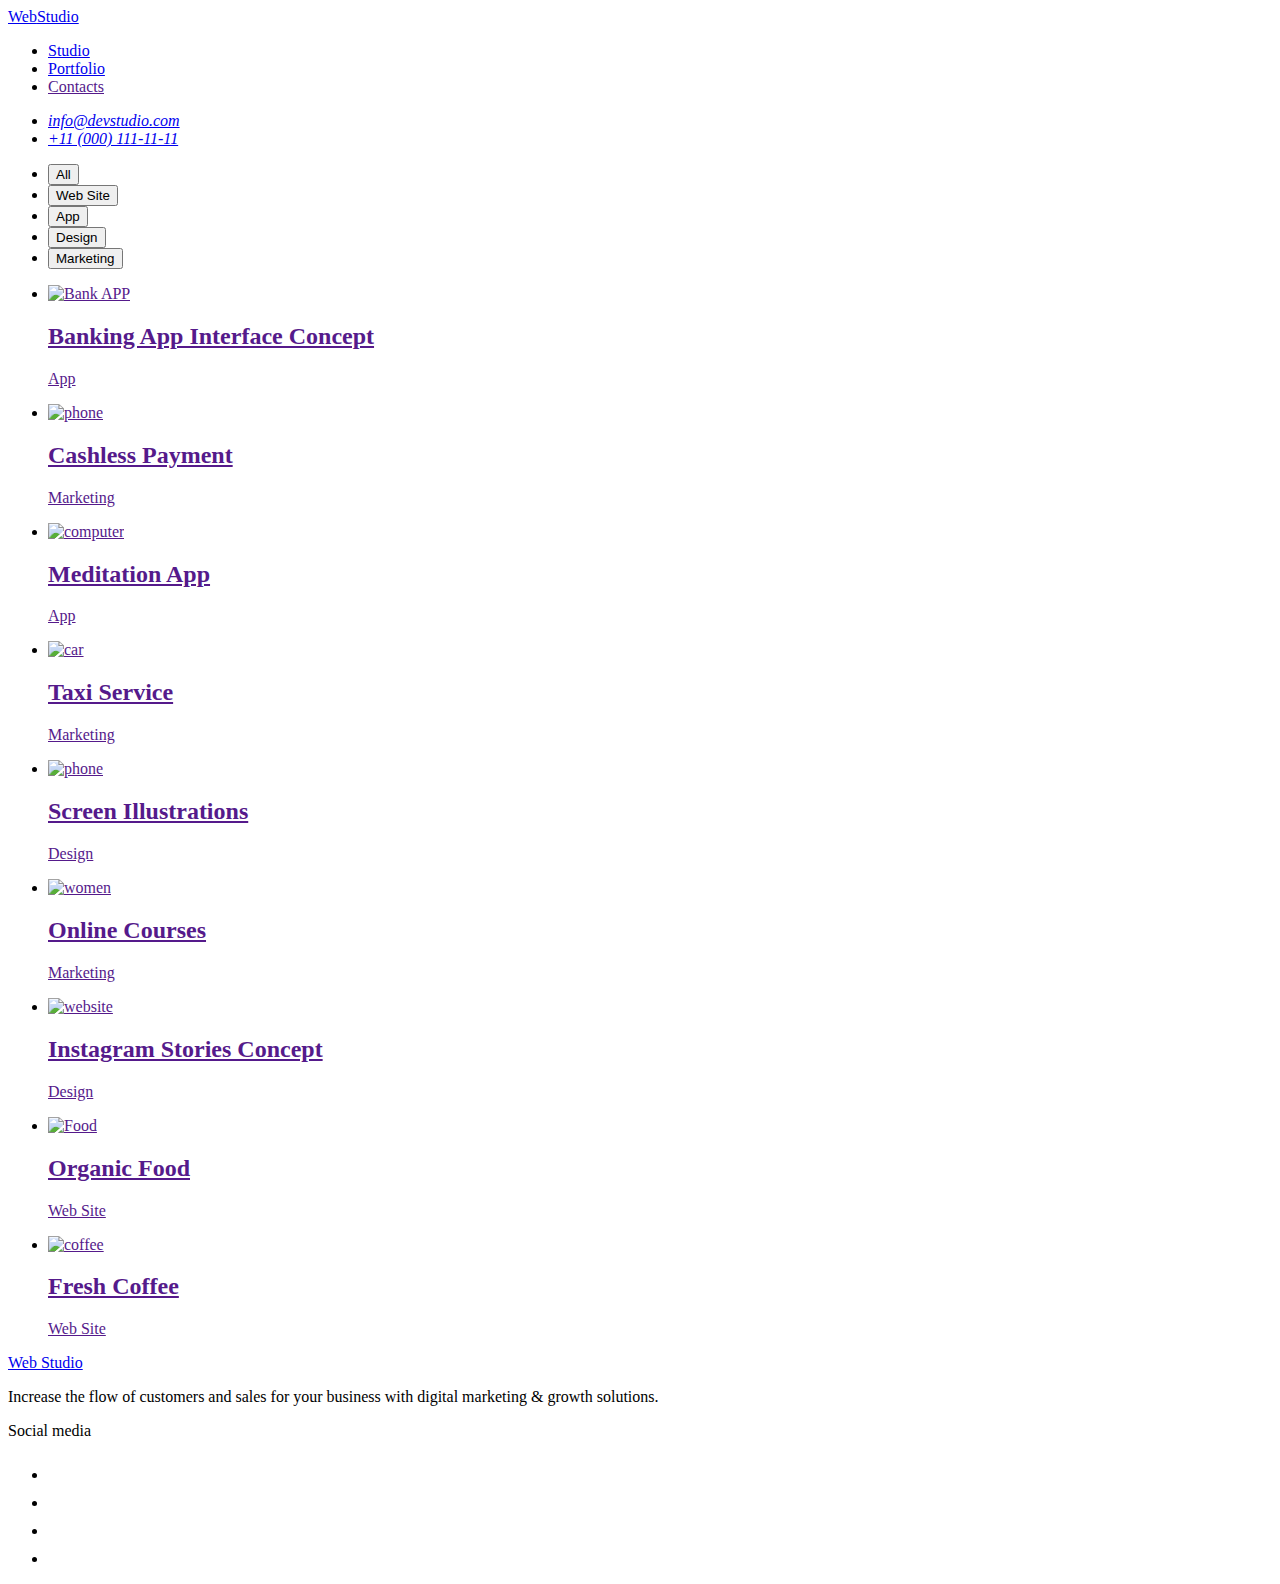
==== portfolio.html @ 9abfb178 "z" ====
<!DOCTYPE html>
<html lang="en">
  <head>
    <meta charset="UTF-8" />
    <meta http-equiv="X-UA-Compatible" content="IE=edge" />
    <meta name="viewport" content="width=device-width, initial-scale=1.0" />
    <title>Portfolio</title>



    <link rel="preconnect" href="https://fonts.googleapis.com" />
    <link rel="preconnect" href="https://fonts.gstatic.com" crossorigin />
    <link
      href="https://fonts.googleapis.com/css2?family=Raleway:wght@800&family=Roboto:wght@400;500;700&display=swap"
      rel="stylesheet"
    />
    <link rel="stylesheet" href="https://cdnjs.cloudflare.com/ajax/libs/modern-normalize/1.1.0/modern-normalize.min.css" integrity="sha512-wpPYUAdjBVSE4KJnH1VR1HeZfpl1ub8YT/NKx4PuQ5NmX2tKuGu6U/JRp5y+Y8XG2tV+wKQpNHVUX03MfMFn9Q==" crossorigin="anonymous" referrerpolicy="no-referrer" />
     <link rel="stylesheet" href="./css/styles.css" />
       
  </head>

  <body>
    <header class="header">
      <div class=" header-port">
        <nav class="header-nav">
  
          <a class="header-logo-web link" href="index.html"
            >Web<span class="header-logo">Studio</span></a
          >

          <ul class="header-list list">
            <li class="header-link link">
              <a href="./index.html" class="header-text link">Studio</a>
            </li>
            <li class="header-link link">
              <a href="./portfolio.html" class="header-text link">Portfolio</a>
            </li>
            <li class="header-link link">
              <a href="" class="header-text link">Contacts</a>
            </li>
          </ul>
        </nav>

        <address class="address-header-port list">
          <div class="contact-cont">
            <ul class="visit-list list">
              <li class="contact-link link">
                <a href="mailto:info@devstudio.com" class="header-adress link"
                  >info@devstudio.com</a
                >
              </li>
              <li class="contact-link link">
                <a href="tel:+110001111111" class="header-adress link">
                  +11 (000) 111-11-11</a
                >
              </li>
            </ul>
          </div>
        </address>
      </div>
    </header>
    <!-- 2 section -->
    <main class="main-port">
         <section class="btn-info-portfolio">
        <div class="container button">
           <h1 hidden class="photos-text-portfolio list">photos</h1>
          <div class="buton-portfolio">
           
            <ul class="portfolio-btn-list list">
              <li>
                <button type="button" class="btn-portfol-link link button">All</button>
              </li>
              <li>
                <button type="button" class="btn-portfol-link link">
                  Web Site
                </button>
              </li>
              <li>
                <button type="button" class="btn-portfol-link link">App</button>
              </li>
              <li>
                <button type="button" class="btn-portfol-link link">
                  Design
                </button>
              </li>
              <li>
                <button type="button" class="btn-portfol-link link">
                  Marketing
                </button>
              </li>
            </ul>
          </div>
            <!-- section 3-->

           <ul class="text-photo-list list">
            <li class="img-portfol-link link">
              <a class="portfolio-card link" href="">
                <img
                  class="img-portfol"
                  src="./images/portfoliopic1.jpg"
                  alt="Bank APP"
                />
                <div class="card-content">
                  <h2 class="portfol-text-item">
                    Banking App Interface Concept
                  </h2>
                  <p class="title-portfol-parag">App</p>
                </div></a
              >
            </li>

            <li class="img-portfol-link link">
              <a class="portfolio-card link" href="">
                <img
                  class="img-portfol"
                  src="./images/portfoliopic2.jpg"
                  alt="phone"
                />
                <div class="card-content">
                  <h2 class="portfol-text-item">Cashless Payment</h2>
                  <p class="title-portfol-parag">Marketing</p>
                </div></a
              >
            </li>

            <li class="img-portfol-link link">
              <a class="portfolio-card link" href="">
                <img
                  class="img-portfol"
                  src="./images/portfoliopic3.jpg"
                  alt="computer"
                />
                <div class="card-content">
                  <h2 class="portfol-text-item">Meditation App</h2>
                  <p class="title-portfol-parag">App</p>
                </div></a
              >
            </li>

            <li class="img-portfol-link link">
              <a class="portfolio-card link" href="">
                <img
                  class="img-portfol"
                  src="./images/portfoliopic4.jpg"
                  alt="car"
                />
                <div class="card-content">
                  <h2 class="portfol-text-item">Taxi Service</h2>
                  <p class="title-portfol-parag">Marketing</p>
                </div></a
              >
            </li>

            <li class="img-portfol-link link">
              <a class="portfolio-card link" href="">
                <img
                  class="img-portfol"
                  src="./images/portfoliopic5.jpg"
                  alt="phone"
                />
                <div class="card-content">
                  <h2 class="portfol-text-item">Screen Illustrations</h2>
                  <p class="title-portfol-parag">Design</p>
                </div></a
              >
            </li>

            <li class="img-portfol-link link">
              <a class="portfolio-card link" href="">
                <img
                  class="img-portfol"
                  src="./images/portfoliopic6.jpg"
                  alt="women"
                />
                <div class="card-content">
                  <h2 class="portfol-text-item">Online Courses</h2>
                  <p class="title-portfol-parag">Marketing</p>
                </div></a
              >
            </li>

            <li class="img-portfol-link link">
              <a class="portfolio-card link" href="">
                <img
                  class="img-portfol"
                  src="./images/portfoliоpic7.jpg"
                  alt="website"
                />
                <div class="card-content">
                  <h2 class="portfol-text-item">Instagram Stories Concept</h2>
                  <p class="title-portfol-parag">Design</p>
                </div></a
              >
            </li>

            <li class="img-portfol-link link">
              <a class="portfolio-card link" href="">
                <img
                  class="img-portfol"
                  src="./images/portfoliopic8.jpg"
                  alt="Food"
                />
                <div class="card-content">
                  <h2 class="portfol-text-item">Organic Food</h2>
                  <p class="title-portfol-parag">Web Site</p>
                </div></a
              >
            </li>

            <li class="img-portfol-link link">
              <a class="portfolio-card link" href="">
                <img
                  class="img-portfol"
                  src="./images/portfoliopic9.jpg"
                  alt="coffee"
                />
                <div class="card-content">
                  <h2 class="portfol-text-item">Fresh Coffee</h2>
                  <p class="title-portfol-parag">Web Site</p>
                </div></a
              >
            </li>
          </ul>
        </div>
        
    </main>
    <footer class="footer list">
      <div class="  container-fotter">
        <div class="logo-parag">
           <a class="footer-logo-web link" href="portfolio.html"
          >Web <span class="footer-logo link">Studio</span></a
        >
        <p class="footer-title link">
          Increase the flow of customers and sales for your business with
          digital marketing & growth solutions.
        </p>
        </div>
          <div class="cosial-container">
          <p class="soc-med-parag">Social media</p>
        <ul class="web-soc-list list">
          <li class="web-soc-item"><a href="" class="web-soc-link link">
            <svg width="24" height="24">
              <use href="./images/symbol-defs.svg#icon-instagram-2" class="wed-sosial-icon"></use>
            </svg>
          </a></li>
          <li class="web-soc-item"><a href="" class="web-soc-link link">
            <svg width="24" height="24">
              <use href="./images/symbol-defs.svg#icon-twitter-1">

              </use>
          </svg>
          </a></li>
          <li class="web-soc-item"><a href="" class="web-soc-link link">
             <svg width="24" height="24">
              <use href="./images/symbol-defs.svg#icon-facebook-1">

              </use>
          </svg>
          </a></li>
          <li class="web-soc-item"><a href="" class="web-soc-link link">
             <svg width="24" height="24">
              <use href="./images/symbol-defs.svg#icon-linkedin-1">

              </use>
          </svg>
          </a></li>
        </ul>
        </div>
      </div>
 
    </footer>
  </body>
</html>
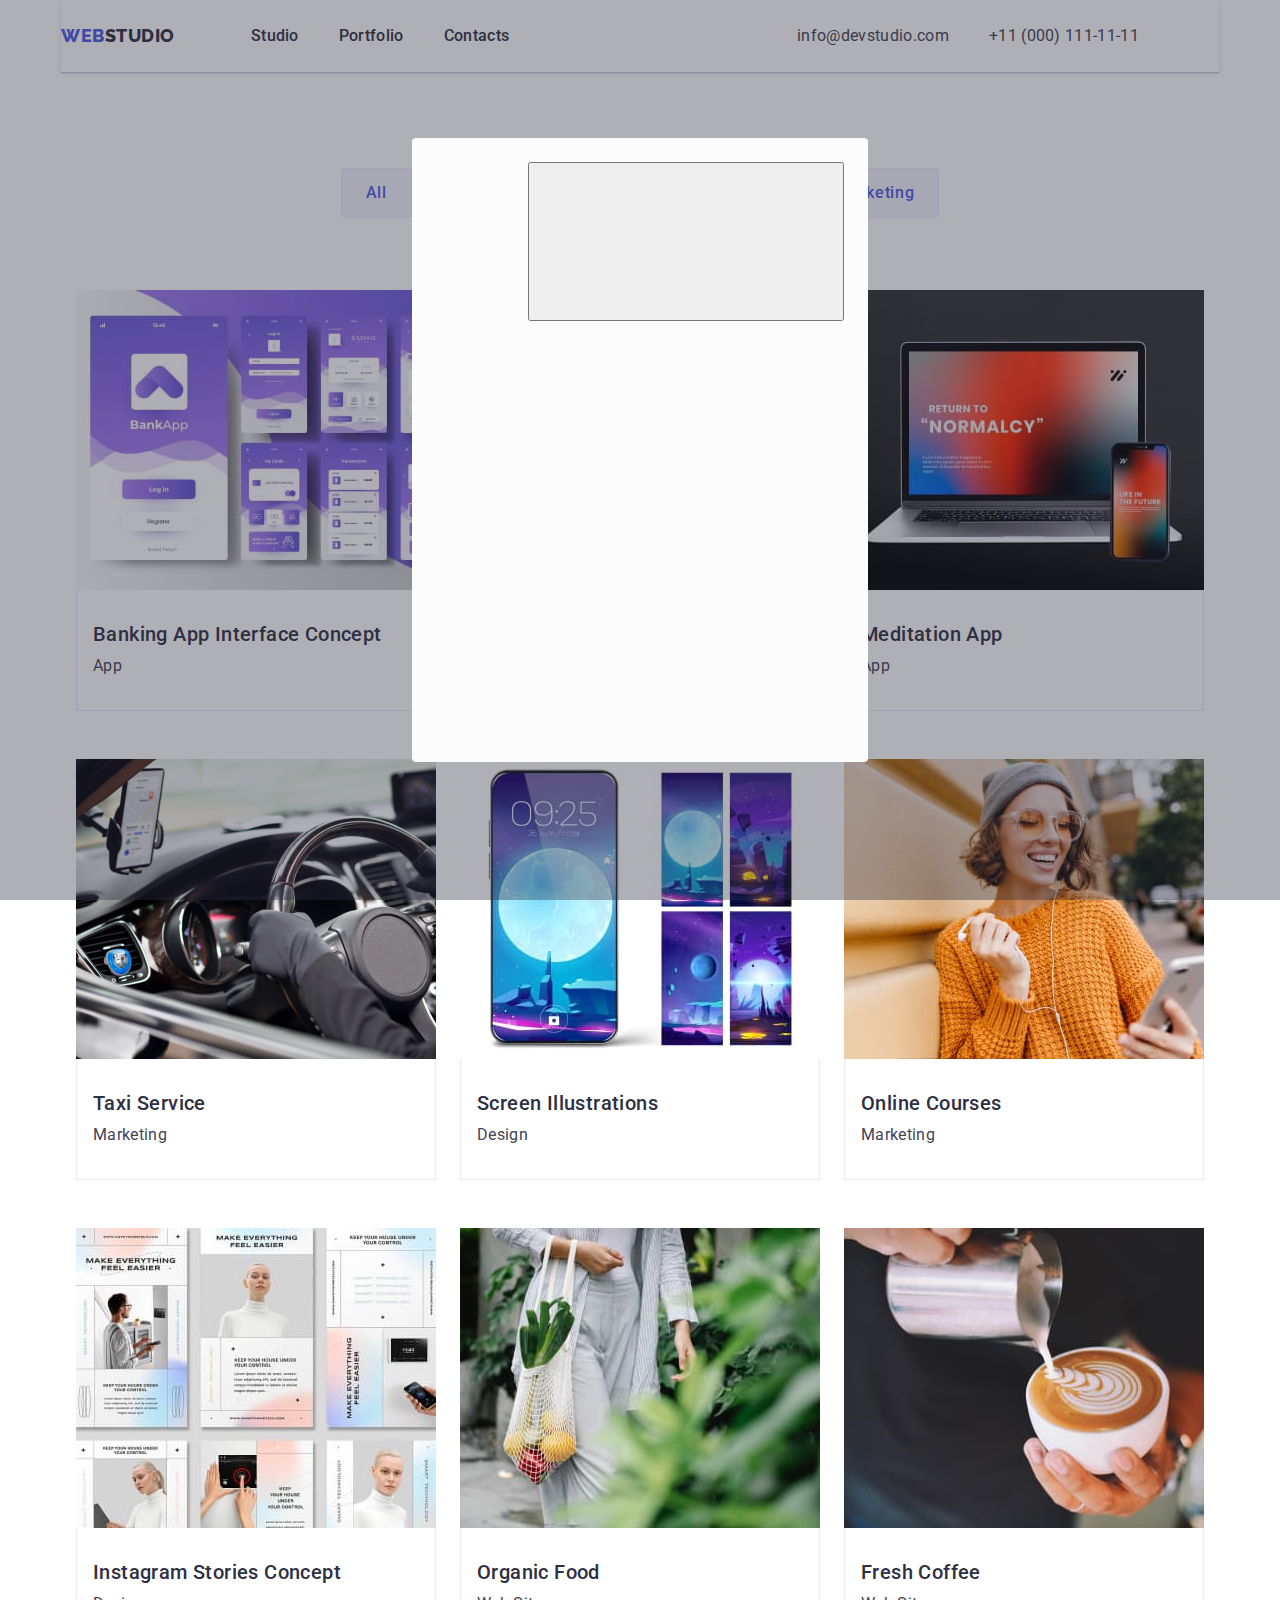
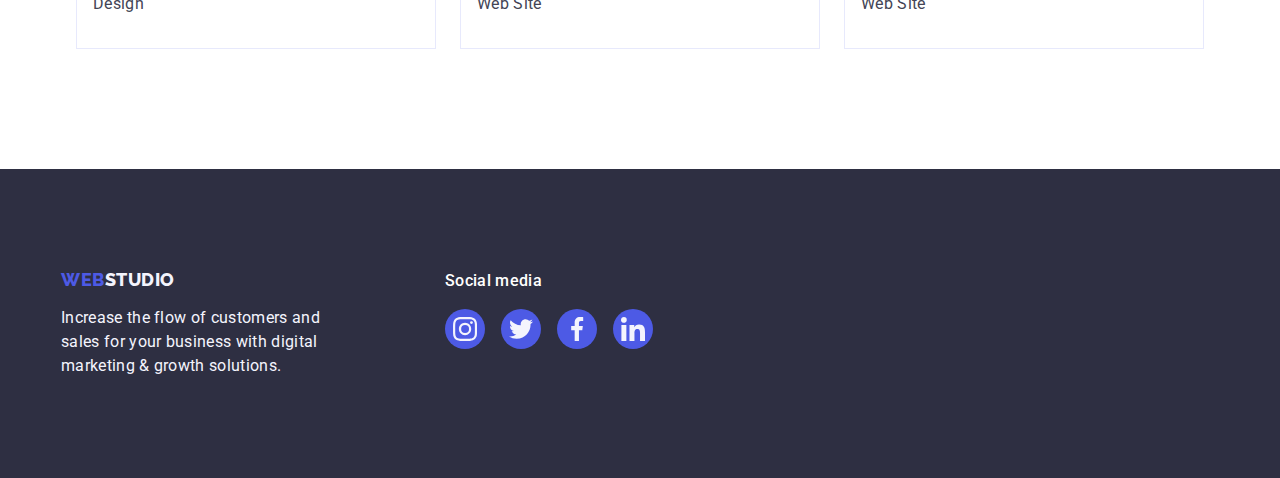
==== commit dae1b63c: "changrs" ====
--- a/portfolio.html
+++ b/portfolio.html
@@ -95,11 +95,16 @@
            <ul class="text-photo-list list">
             <li class="img-portfol-link link">
               <a class="portfolio-card link" href="">
+               <div class="card-content-soc">
                 <img
                   class="img-portfol"
                   src="./images/portfoliopic1.jpg"
                   alt="Bank APP"
                 />
+                <p class="card-text">14 Stylish and User-Friendly App Design Concepts · 
+                  Task Manager App · Calorie Tracker App · Exotic Fruit Ecommerce App ·
+                   Cloud Storage App</p>
+               </div> 
                 <div class="card-content">
                   <h2 class="portfol-text-item">
                     Banking App Interface Concept
@@ -111,11 +116,16 @@
 
             <li class="img-portfol-link link">
               <a class="portfolio-card link" href="">
-                <img
+                <div  class="card-content-soc">
+                  <img
                   class="img-portfol"
                   src="./images/portfoliopic2.jpg"
                   alt="phone"
                 />
+                 <p class="card-text">14 Stylish and User-Friendly App Design Concepts 
+                  · Task Manager App · Calorie Tracker App · Exotic Fruit Ecommerce App 
+                  · Cloud Storage App</p>
+                </div>
                 <div class="card-content">
                   <h2 class="portfol-text-item">Cashless Payment</h2>
                   <p class="title-portfol-parag">Marketing</p>
@@ -125,11 +135,17 @@
 
             <li class="img-portfol-link link">
               <a class="portfolio-card link" href="">
-                <img
+                
+                <div  class="card-content-soc"> 
+                  <img
                   class="img-portfol"
                   src="./images/portfoliopic3.jpg"
                   alt="computer"
                 />
+                 <p class="card-text">14 Stylish and User-Friendly App Design Concepts
+                   · Task Manager App · Calorie Tracker App · Exotic Fruit Ecommerce App
+                    · Cloud Storage App</p>
+                </div>
                 <div class="card-content">
                   <h2 class="portfol-text-item">Meditation App</h2>
                   <p class="title-portfol-parag">App</p>
@@ -139,11 +155,16 @@
 
             <li class="img-portfol-link link">
               <a class="portfolio-card link" href="">
+               <div class="card-content-soc">
                 <img
                   class="img-portfol"
                   src="./images/portfoliopic4.jpg"
                   alt="car"
                 />
+                 <p class="card-text">14 Stylish and User-Friendly App Design Concepts 
+                  · Task Manager App · Calorie Tracker App · Exotic Fruit Ecommerce App 
+                  · Cloud Storage App</p>
+               </div>
                 <div class="card-content">
                   <h2 class="portfol-text-item">Taxi Service</h2>
                   <p class="title-portfol-parag">Marketing</p>
@@ -153,11 +174,15 @@
 
             <li class="img-portfol-link link">
               <a class="portfolio-card link" href="">
-                <img
+                 <div  class="card-content-soc">
+                  <img
                   class="img-portfol"
                   src="./images/portfoliopic5.jpg"
                   alt="phone"
                 />
+                 <p class="card-text">14 Stylish and User-Friendly App Design Concepts 
+                  · Task Manager App · Calorie Tracker App · Exotic Fruit Ecommerce App 
+                  · Cloud Storage App</p> </div> 
                 <div class="card-content">
                   <h2 class="portfol-text-item">Screen Illustrations</h2>
                   <p class="title-portfol-parag">Design</p>
@@ -167,11 +192,17 @@
 
             <li class="img-portfol-link link">
               <a class="portfolio-card link" href="">
-                <img
+                  <div  class="card-content-soc">
+                    <img
                   class="img-portfol"
                   src="./images/portfoliopic6.jpg"
                   alt="women"
                 />
+                 <p class="card-text">14 Stylish and User-Friendly App Design Concepts 
+                  · Task Manager App · Calorie Tracker App · Exotic Fruit Ecommerce App 
+                  · Cloud Storage App</p>
+                  </div>
+                
                 <div class="card-content">
                   <h2 class="portfol-text-item">Online Courses</h2>
                   <p class="title-portfol-parag">Marketing</p>
@@ -181,11 +212,17 @@
 
             <li class="img-portfol-link link">
               <a class="portfolio-card link" href="">
-                <img
+               <div  class="card-content-soc">
+                 <img
                   class="img-portfol"
                   src="./images/portfoliоpic7.jpg"
                   alt="website"
                 />
+                 <p class="card-text">14 Stylish and User-Friendly App Design Concepts 
+                  · Task Manager App · Calorie Tracker App · Exotic Fruit Ecommerce App
+                   · Cloud Storage App</p>
+               </div> 
+               
                 <div class="card-content">
                   <h2 class="portfol-text-item">Instagram Stories Concept</h2>
                   <p class="title-portfol-parag">Design</p>
@@ -195,11 +232,17 @@
 
             <li class="img-portfol-link link">
               <a class="portfolio-card link" href="">
+               <div  class="card-content-soc">
                 <img
                   class="img-portfol"
                   src="./images/portfoliopic8.jpg"
                   alt="Food"
                 />
+                 <p class="card-text">14 Stylish and User-Friendly App Design Concepts 
+                  · Task Manager App · Calorie Tracker App · Exotic Fruit Ecommerce App
+                   · Cloud Storage App</p>
+               </div>
+                
                 <div class="card-content">
                   <h2 class="portfol-text-item">Organic Food</h2>
                   <p class="title-portfol-parag">Web Site</p>
@@ -209,11 +252,17 @@
 
             <li class="img-portfol-link link">
               <a class="portfolio-card link" href="">
-                <img
+                <div  class="card-content-soc">
+                  <img
                   class="img-portfol"
                   src="./images/portfoliopic9.jpg"
                   alt="coffee"
                 />
+                 <p class="card-text">14 Stylish and User-Friendly App Design Concepts 
+                  · Task Manager App · Calorie Tracker App · Exotic Fruit Ecommerce App 
+                  · Cloud Storage App</p>
+                </div>
+                
                 <div class="card-content">
                   <h2 class="portfol-text-item">Fresh Coffee</h2>
                   <p class="title-portfol-parag">Web Site</p>
@@ -225,6 +274,12 @@
         
     </main>
     <footer class="footer list">
+      <div class="backdrop">
+        <div class="modal">
+          <button type="button" class="modal-close"><svg><use href="./images/black-hop.svg">
+          </use></svg></button>
+        </div>
+      </div>
       <div class="  container-fotter">
         <div class="logo-parag">
            <a class="footer-logo-web link" href="portfolio.html"
@@ -269,5 +324,6 @@
       </div>
  
     </footer>
+    <script src="./js/modal.js"></script>
   </body>
 </html>
--- a/css/styles.css
+++ b/css/styles.css
@@ -0,0 +1,819 @@
+:root {
+  --title-main-color: #2e2f42;
+  --title-btn-color: #4d5ae5;
+  --second-btn-color: #404bbf;
+  --gap: 24px;
+  --transition-duration: 250ms linear;
+  --tra: 250ms cubic-bezier(0.4, 0, 0.2, 1);
+}
+
+p,
+h1,
+h2,
+h3 {
+  margin: 0;
+}
+ul {
+  padding-left: 0%;
+  margin: 0;
+}
+
+button {
+  cursor: pointer;
+}
+
+address {
+  font-style: normal;
+}
+
+body {
+  font-family: "Roboto", sans-serif;
+  color: #434455;
+  background-color: #ffffff;
+}
+
+img {
+  display: block;
+}
+
+.link {
+  text-decoration: none;
+}
+.list {
+  list-style: none;
+}
+
+.container {
+  max-width: 1158px;
+  padding-left: 15px;
+  padding-right: 15px;
+  margin: 0 auto;
+  /* outline: 4px solid red; */
+}
+.section {
+  padding-top: 120px;
+  padding-bottom: 120px;
+}
+
+/**-------------------------HEADER Potfolio --------------------------*/
+.header {
+}
+.header-logo {
+  font-family: "Raleway", sans-serif;
+  font-weight: 800;
+  font-size: 18px;
+  line-height: 1.17;
+  letter-spacing: 0.03em;
+  text-transform: uppercase;
+  color: var(--title-main-color);
+}
+.header-logo-web {
+  font-family: "Raleway", sans-serif;
+  font-weight: 800;
+  font-size: 18px;
+  line-height: 1.17;
+  letter-spacing: 0.03em;
+  text-transform: uppercase;
+  color: #4d5ae5;
+
+  /* padding-left: 156px; */
+}
+.contact-web {
+  /* padding-right: 156px; */
+}
+.header-logo {
+  margin-right: 76px;
+  margin-top: 25.5px;
+  margin-bottom: 25.5px;
+}
+.header-list {
+  display: flex;
+  gap: 40px;
+}
+
+.header-adress-list {
+}
+
+address {
+  font-style: normal;
+}
+
+.header-nav {
+  display: flex;
+  align-items: center;
+  margin-right: auto;
+}
+
+.header-port {
+  display: flex;
+  align-items: center;
+  padding-top: var(--gap);
+  padding-bottom: var(--gap);
+  margin-left: auto;
+  margin-right: auto;
+  width: 1158px;
+  box-shadow: 0px 2px 1px rgba(46, 47, 66, 0.08),
+    0px 1px 1px rgba(46, 47, 66, 0.16), 0px 1px 6px rgba(46, 47, 66, 0.08);
+}
+.visit-list {
+  display: flex;
+}
+
+.header-text {
+  font-weight: 500;
+  font-size: 16px;
+  line-height: 1.5;
+  letter-spacing: 0.02em;
+  color: var(--title-main-color);
+  font-style: normal;
+  transition: transform var(--tra), border-radius var(--tra);
+}
+.header-text:is(:hover, :focus) {
+  color: #404bbf;
+}
+.header-link {
+  transition: transform var(--tra), border-radius var(--tra);
+}
+
+.header-link:is(:hover, :focus) {
+  color: #404bbf;
+}
+
+.address-header-port {
+  margin-right: 40px;
+}
+
+.contactw-link {
+}
+.address-list {
+  font-style: normal;
+}
+.visit-list {
+  display: flex;
+}
+.contact-link {
+}
+
+.header-adress {
+  font-size: 16px;
+  font-style: normal;
+  line-height: 1.5;
+  letter-spacing: 0.02em;
+  color: #434455;
+  transition: transform var(--tra), border-radius var(--tra);
+}
+.header-adress:is(:hover, :focus) {
+  color: #404bbf;
+}
+
+/**-------------------------BTN portfolio--------------------------*/
+
+.main-port {
+}
+.btn-info-portfolio {
+  padding-top: 96px;
+  padding-bottom: 120px;
+}
+.buton-portfolio {
+  align-items: center;
+}
+
+.btn-info-portfolio {
+}
+
+.photos-text-portfolio {
+}
+.text-btn-info {
+}
+.btn-list {
+}
+
+.portfolio-btn-list {
+  display: flex;
+  justify-content: center;
+  gap: var(--gap);
+}
+
+.btn-portfol-link {
+  font-family: "Roboto", sans-serif;
+  font-style: normal;
+  font-weight: 500;
+  font-size: 16px;
+  line-height: 1.5;
+  align-items: center;
+  text-align: center;
+  letter-spacing: 0.04em;
+  color: #4d5ae5;
+  cursor: pointer;
+  background: #f4f4fd;
+  display: flex;
+  flex-direction: row;
+  align-items: flex-start;
+  padding: 12px 24px;
+  flex: none;
+  order: 0;
+  flex-grow: 0;
+  border: 1px solid #e7e9fc;
+  border-radius: 4px;
+  transition: transform var(--tra), border-radius var(--tra);
+}
+.button {
+}
+.btn-portfol-link:is(:hover, :focus) {
+  color: #ffffff;
+  background: #404bbf;
+}
+/**-----------------------PHOTO WITH TEXT Portfolio--------------------------*/
+
+.card-content {
+  border-left: 1px solid #e7e9fc;
+  border-right: 1px solid #e7e9fc;
+  border-bottom: 1px solid #e7e9fc;
+  padding-bottom: 32px;
+  padding-top: 32px;
+  padding-left: 16px;
+}
+.photo-port {
+  display: flex;
+  width: 1128px;
+}
+.text-photo-list {
+  display: flex;
+  flex-wrap: wrap;
+  column-gap: var(--gap);
+  row-gap: calc(var(--gap) * 2);
+  margin-top: 72px;
+  justify-content: center;
+}
+
+.img-portfol-link {
+  background: #ffffff;
+}
+
+.img-portfol-link:is(:hover, :focus) {
+  box-shadow: 0px 1px 6px rgba(46, 47, 66, 0.08),
+    0px 1px 1px rgba(46, 47, 66, 0.16), 0px 2px 1px rgba(46, 47, 66, 0.08);
+  width: 360;
+}
+.img-portfol-link:hover .card-text {
+  transform: translateY(0);
+}
+.card-content-soc {
+  position: relative;
+  overflow: hidden;
+}
+.card-text {
+  position: absolute;
+  top: 0;
+  font-size: 16px;
+  padding: 40px;
+  line-height: 24px;
+  letter-spacing: 0.02em;
+  font-weight: 400;
+  color: #f4f4fd;
+  background: #4d5ae5;
+  height: 100%;
+  transform: translateY(100%);
+  transition: transform 300ms linear;
+}
+
+.portfolio-card {
+  color: #4d5ae5;
+  background-color: #f4f4fd;
+}
+
+.img-portfol {
+  background: url(6418424.jpg);
+}
+
+.portfol-text-item {
+  font-family: "Roboto";
+  font-style: normal;
+  font-weight: 500;
+  font-size: 20px;
+  line-height: 1.2;
+  letter-spacing: 0.02em;
+  color: var(--title-main-color);
+  margin-bottom: 8px;
+}
+.title-portfol-parag {
+  font-size: 16px;
+  line-height: 1.5;
+  letter-spacing: 0.02em;
+  color: #434455;
+}
+
+/**------------Header Web-site--------------------*/
+.header-web {
+}
+body {
+  margin: 0%;
+}
+
+.headerw-logo {
+  font-family: "Raleway", sans-serif;
+  font-weight: 800;
+  font-size: 18px;
+  line-height: 1.17;
+  letter-spacing: 0.03em;
+  text-transform: uppercase;
+  color: var(--title-main-color);
+}
+.header-logo-webw {
+  font-family: "Raleway", sans-serif;
+  font-weight: 800;
+  font-size: 18px;
+  line-height: 1.17;
+  letter-spacing: 0.03em;
+  text-transform: uppercase;
+  color: #4d5ae5;
+  /* padding-left: 156px; */
+}
+.headerw-logo {
+  margin-right: 76px;
+  margin-top: 25.5px;
+  margin-bottom: 25.5px;
+}
+.header-logo-webw {
+}
+.headerw-list {
+  display: flex;
+  gap: 40px;
+}
+.headerw-adress-list {
+  font-style: normal;
+}
+.headerw-adress-list {
+}
+.headerw-nav {
+  display: flex;
+  align-items: center;
+  margin-right: auto;
+}
+.headerw-container {
+  display: flex;
+  align-items: center;
+  padding-top: 24px;
+  padding-bottom: 24px;
+  margin-left: auto;
+  margin-right: auto;
+  width: 1158px;
+  box-shadow: 0px 2px 1px rgba(46, 47, 66, 0.08),
+    0px 1px 1px rgba(46, 47, 66, 0.16), 0px 1px 6px rgba(46, 47, 66, 0.08);
+}
+.visitw-list {
+  display: flex;
+}
+.headerw-address-list {
+}
+
+.headerw-adress-list {
+  font-style: normal;
+}
+
+.headerw-text {
+  font-weight: 500;
+  font-size: 16px;
+  line-height: 1.5;
+  letter-spacing: 0.02em;
+  color: var(--title-main-color);
+  transition: transform var(--tra), border-radius var(--tra);
+}
+.headerw-text:is(:hover, :focus) {
+  color: #404bbf;
+}
+.headerw-link {
+}
+
+.headerw-link {
+}
+
+.headerw-address-list {
+}
+.visitw-list {
+}
+.contactw-link {
+}
+
+.contact-cont {
+}
+
+.headerw-adress {
+  font-size: 16px;
+  font-style: normal;
+  line-height: 1.5;
+  letter-spacing: 0.02em;
+  color: #434455;
+  transition: transform var(--tra), border-radius var(--tra);
+}
+
+.header-adress {
+  margin-right: 40px;
+}
+
+.headerw-adress:is(:hover, :focus) {
+  color: #404bbf;
+}
+/**------------------------Efective --------------------------*/
+
+.hero-section-web {
+  background: var(--title-main-color);
+  background-image: linear-gradient(
+      rgba(46, 47, 66, 0.7),
+      rgba(46, 47, 66, 0.7)
+    ),
+    url(../images/people-office\ 1.jpg);
+  background-repeat: no-repeat;
+  background-position: center;
+  background-size: cover;
+  max-width: 1440px;
+  margin: 0 auto;
+}
+
+.info-container-web {
+  flex-grow: 1;
+  padding-top: 188px;
+  padding-bottom: 188px;
+  margin: 0% auto;
+  /* outline: 4px solid red; */
+}
+
+.text-hero-web {
+  font-weight: 700;
+  font-size: 56px;
+  line-height: 1.07;
+  text-align: center;
+  letter-spacing: 0.02em;
+  color: #ffffff;
+
+  margin-bottom: 48px;
+}
+
+.btn-hero-web {
+  font-family: "Roboto", sans-serif;
+  font-weight: 500;
+  font-size: 16px;
+  line-height: 1.5;
+  letter-spacing: 0.04em;
+  color: #ffffff;
+  background: var(--title-btn-color);
+  cursor: pointer;
+  transition: transform var(--tra), border-radius var(--tra);
+  display: flex;
+  flex-direction: row;
+  align-items: flex-start;
+  padding: 16px 32px;
+  gap: 10px;
+  margin: 0% auto;
+  box-shadow: 0px 4px 4px rgba(0, 0, 0, 0.15);
+  border-radius: 4px;
+  border: none;
+}
+
+.btn-hero-web:is(:hover, :focus) {
+  background: var(--second-btn-color);
+}
+
+/**------------------------section information--------------------------*/
+.backcolor-index {
+}
+.features-web-section {
+  padding-top: 120px;
+}
+.text-web-features {
+}
+.features-list-web {
+  list-style: none;
+  display: flex;
+  gap: 24px;
+  justify-content: center;
+}
+.link-info-web {
+  /* border: 2px solid #4d5ae5; */
+}
+.link-info-web {
+}
+.text-web-info {
+  font-weight: 500;
+  font-size: 20px;
+  line-height: 1.2;
+  letter-spacing: 0.02em;
+  color: var(--title-main-color);
+  margin-bottom: 8px;
+}
+.title-web-parag {
+  font-size: 16px;
+  line-height: 1.5;
+  letter-spacing: 0.02em;
+  color: #434455;
+  order: 1;
+  flex-grow: 0;
+  width: 264px;
+  height: 72px;
+}
+.text-web-container {
+  margin-bottom: 8px;
+}
+.text-soc-list {
+  display: flex;
+  justify-content: center;
+  gap: 24px;
+}
+.features {
+  padding-bottom: 120px;
+}
+.text-soc-item {
+  width: 264px;
+  height: 112px;
+}
+
+.text-soc-link {
+  width: 100%;
+  height: 100%;
+  display: flex;
+  align-items: center;
+  justify-content: center;
+  background: #f4f4fd;
+  border-radius: 4px;
+  margin-bottom: 8px;
+}
+/**-------------------section  what are we doing-------------------------*/
+.about-webs-section {
+}
+.web-what-doing {
+  padding-top: 120px;
+}
+.what-index {
+  width: min-content;
+}
+.webs-photo-link {
+  width: calc((100% - 60px) / 3);
+}
+.webs-photo-list {
+  display: flex;
+  gap: 24px;
+  justify-content: center;
+  padding-bottom: 120px;
+}
+.photo-doing-web {
+  margin-bottom: 72px;
+}
+.img-what-do {
+}
+.photo-doing-web {
+  font-weight: 700;
+  font-size: 36px;
+  line-height: 1.11;
+  text-align: center;
+  letter-spacing: 0.02em;
+  text-transform: capitalize;
+  color: var(--title-main-color);
+  list-style: none;
+}
+/**----------------------section our team ----------------------*/
+
+.about-webs-section {
+  background: #f4f4fd;
+  padding-top: 120px;
+  padding-bottom: 120px;
+}
+
+.photo-team {
+  width: min-content;
+}
+
+.container-people {
+  padding-top: 32px;
+}
+
+.webs-text-team {
+  font-weight: 700;
+  font-size: 36px;
+  line-height: 1.11;
+  text-align: center;
+  letter-spacing: 0.02em;
+  text-transform: capitalize;
+  color: var(--title-main-color);
+  list-style: none;
+  margin-bottom: 72px;
+}
+
+.webst-team-list {
+  display: flex;
+  gap: 24px;
+  justify-content: center;
+}
+
+.webst-link-team {
+  background: #ffffff;
+  justify-content: center;
+}
+.img-web {
+}
+
+.webst-team-list {
+}
+.webst-link-team {
+  background: #ffffff;
+}
+.people-web-team {
+  font-weight: 500;
+  font-size: 20px;
+  line-height: 1.2;
+  letter-spacing: 0.02em;
+  color: var(--title-main-color);
+  margin-bottom: 8px;
+  text-align: center;
+}
+.title-webs-team {
+  font-size: 16px;
+  line-height: 1.5;
+  letter-spacing: 0.02em;
+  color: #434455;
+  text-align: center;
+}
+.customer-section {
+}
+.custor {
+  font-weight: 700;
+  font-size: 36px;
+  line-height: 1.11px;
+  text-align: center;
+  letter-spacing: 0.02em;
+  padding-top: 120px;
+  padding-bottom: 72px;
+}
+.custo-container {
+  padding-bottom: 120px;
+}
+
+.custo-list {
+  display: flex;
+  justify-content: center;
+  gap: 16px;
+}
+.cust-soc-item {
+  width: 168px;
+  height: 88px;
+}
+.cust-soc-link {
+  width: 100%;
+  height: 100%;
+  display: flex;
+  align-items: center;
+  justify-content: center;
+  border: 1px solid #8e8f99;
+  border-radius: 4px;
+  transition: transform var(--tra), border-radius var(--tra);
+}
+
+.custo-icon {
+  fill: #8e8f99;
+}
+.cust-soc-link:is(:hover, :focus) {
+  border-color: #404bbf;
+}
+.cust-soc-link:is(:hover, :focus) .custo-icon {
+  fill: #404bbf;
+}
+
+.soc-people-container {
+  margin-top: 8px;
+  margin-bottom: 32px;
+}
+.our-list {
+  display: flex;
+  justify-content: center;
+  gap: 24px;
+}
+
+.our-soc-item {
+  width: 40px;
+  height: 40px;
+}
+.our-soc-link {
+  width: 100%;
+  height: 100%;
+  display: flex;
+  align-items: center;
+  justify-content: center;
+  background: #4d5ae5;
+  border-radius: 50%;
+  transition: transform var(--tra), border-radius var(--tra);
+}
+.our-soc-link:is(:hover, :focus) {
+  background: #404bbf;
+}
+/**----------------FOOTER-----------------------*/
+.footer {
+  background: var(--title-main-color);
+  padding-top: 100px;
+  padding-bottom: 100px;
+}
+.container-fotter {
+  /* padding-left: 156px; */
+  max-width: 1158px;
+  padding-left: 15px;
+  padding-right: 15px;
+  margin: 0 auto;
+  display: flex;
+}
+.fotter-cont {
+}
+.footer-logo {
+  font-family: "Raleway", sans-serif;
+  font-weight: 800;
+  font-size: 18px;
+  line-height: 1.17;
+  letter-spacing: 0.03em;
+  text-transform: uppercase;
+  color: #f4f4fd;
+  order: 1;
+  flex: none;
+  flex-grow: 0;
+}
+.footer-logo-web {
+  display: flex;
+  flex-direction: row;
+  padding: 0;
+  align-items: flex-start;
+}
+.footer-logo-web {
+  font-family: "Raleway", sans-serif;
+  font-weight: 800;
+  font-size: 18px;
+  line-height: 1.17;
+  letter-spacing: 0.03em;
+  text-transform: uppercase;
+  color: #4d5ae5;
+  margin-bottom: 16px;
+}
+.logo-parag {
+  width: 264px;
+}
+.footer-title {
+  font-size: 16px;
+  line-height: 1.5;
+  letter-spacing: 0.02em;
+  color: #f4f4fd;
+  line-height: 1.5;
+}
+
+.web-soc-list {
+  gap: 16px;
+  display: flex;
+  justify-content: center;
+  margin-top: 16px;
+}
+.cosial-container {
+  margin-left: 120px;
+}
+
+.soc-med-parag {
+  font-size: 16px;
+  font-weight: 500;
+  line-height: 24px;
+  letter-spacing: 0.02em;
+  color: #ffffff;
+}
+
+.web-soc-item {
+  width: 40px;
+  height: 40px;
+}
+.web-soc-link {
+  width: 100%;
+  height: 100%;
+  background-color: #4d5ae5;
+  display: flex;
+  align-items: center;
+  justify-content: center;
+  border-radius: 50%;
+  transition: transform var(--tra), border-radius var(--tra);
+}
+
+.web-soc-link:is(:hover, :focus) {
+  background: #404bbf;
+}
+.backdrop {
+  position: fixed;
+  top: 0;
+  width: 100%;
+  height: 100%;
+  background: #2e2f4262;
+}
+.modal {
+  width: 408px;
+  min-height: 576px;
+  background: #fcfcfc;
+  border-radius: 4px;
+  position: absolute;
+  top: 50%;
+  left: 50%;
+  transform: translate(-50%, -50%);
+  padding: 24px;
+}
+.modal-close {
+  display: block;
+  margin-left: auto;
+}
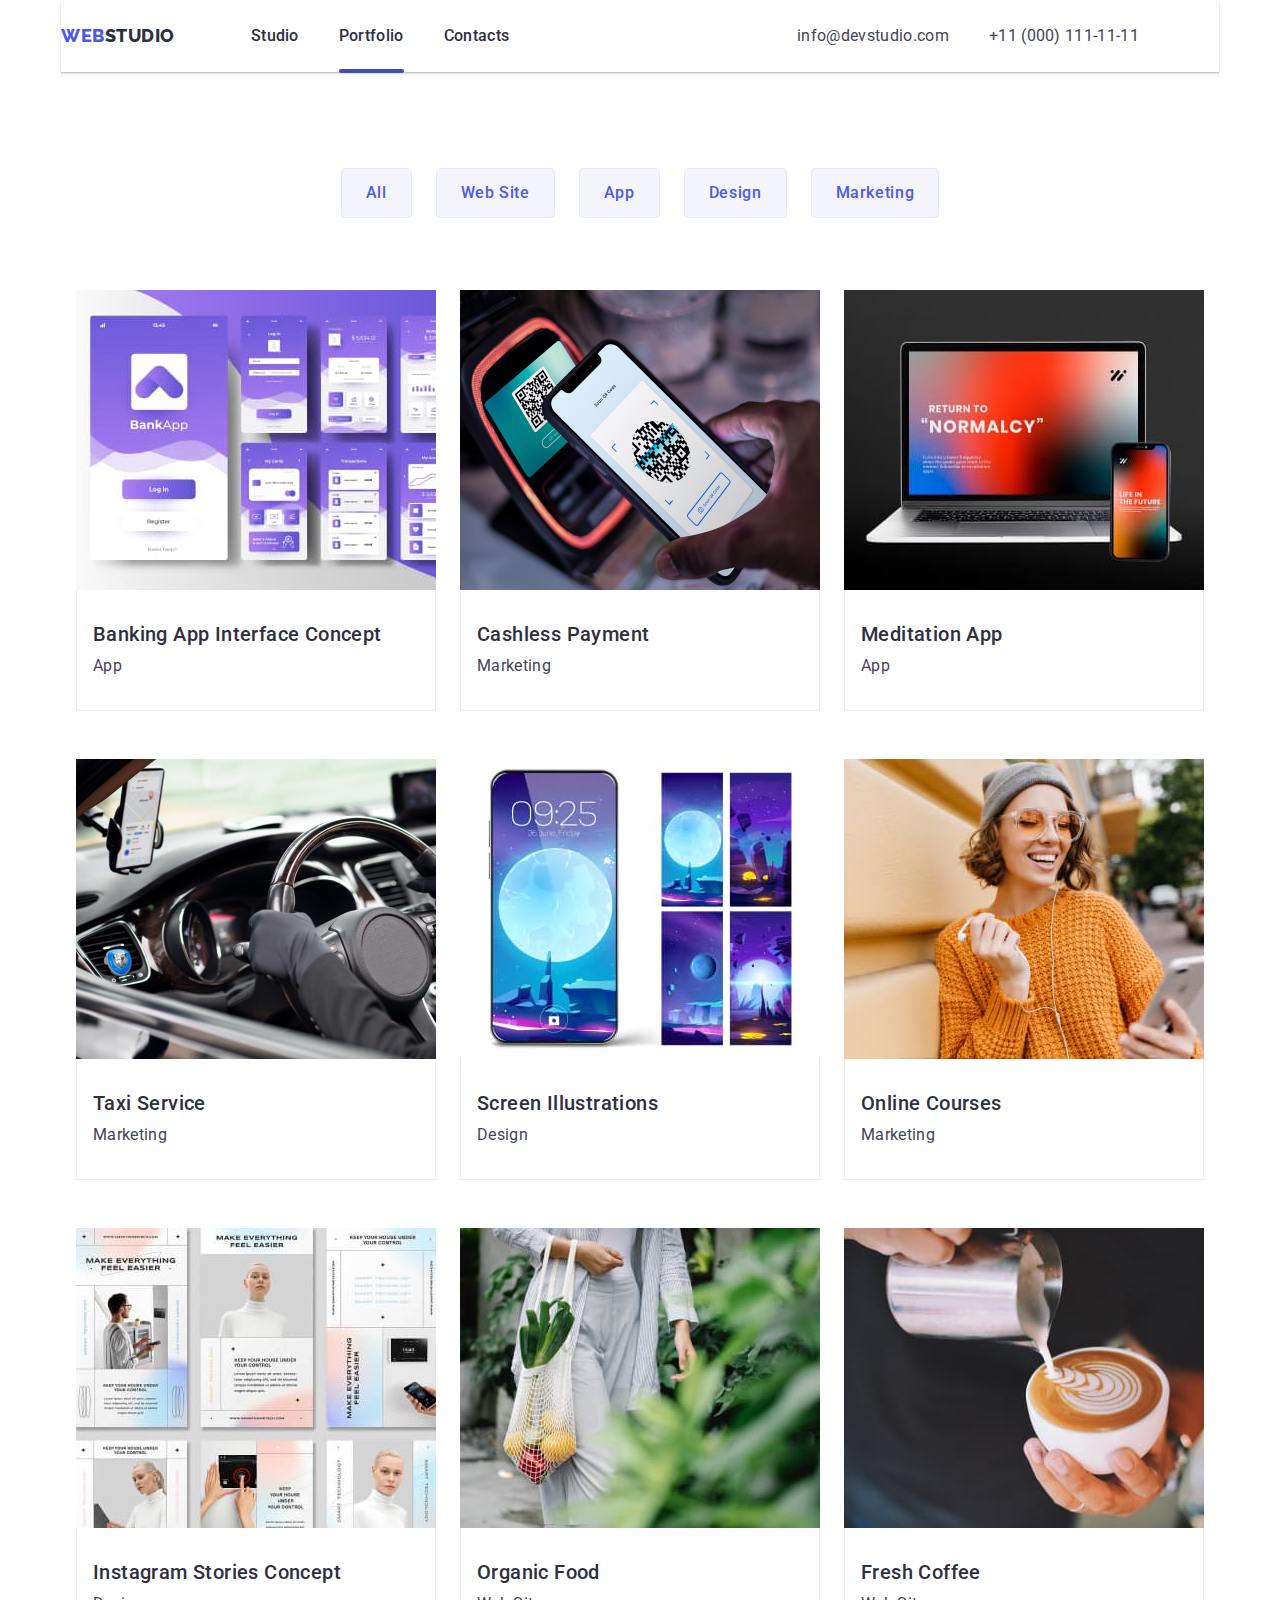
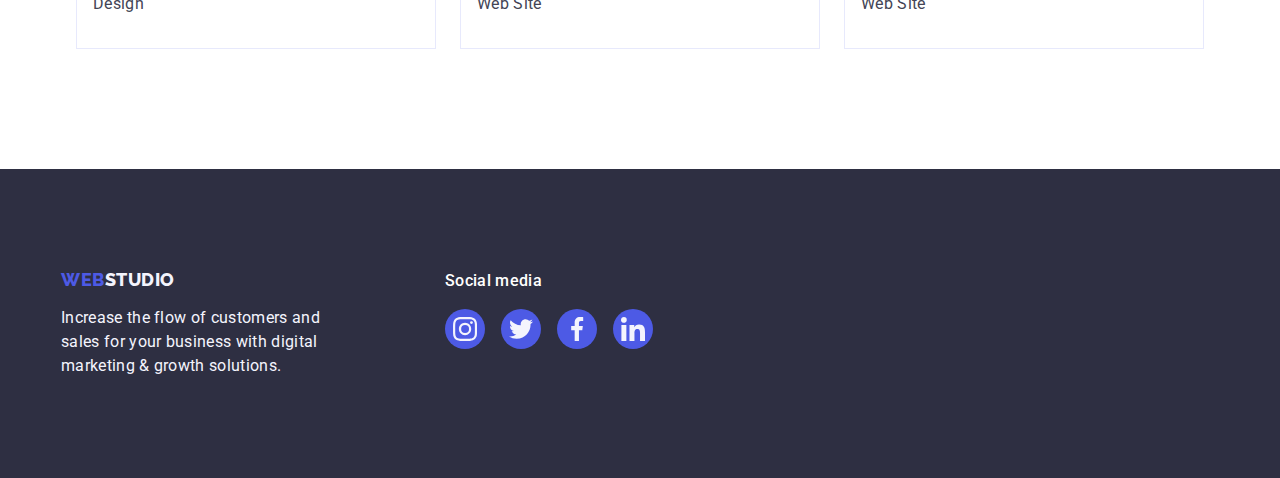
==== commit cbaaabd4: "changes" ====
--- a/portfolio.html
+++ b/portfolio.html
@@ -33,7 +33,7 @@
               <a href="./index.html" class="header-text link">Studio</a>
             </li>
             <li class="header-link link">
-              <a href="./portfolio.html" class="header-text link">Portfolio</a>
+              <a href="./portfolio.html" class="header-text link  active">Portfolio</a>
             </li>
             <li class="header-link link">
               <a href="" class="header-text link">Contacts</a>
@@ -274,12 +274,7 @@
         
     </main>
     <footer class="footer list">
-      <div class="backdrop">
-        <div class="modal">
-          <button type="button" class="modal-close"><svg><use href="./images/black-hop.svg">
-          </use></svg></button>
-        </div>
-      </div>
+     
       <div class="  container-fotter">
         <div class="logo-parag">
            <a class="footer-logo-web link" href="portfolio.html"
@@ -324,6 +319,6 @@
       </div>
  
     </footer>
-    <script src="./js/modal.js"></script>
+   
   </body>
 </html>
--- a/css/styles.css
+++ b/css/styles.css
@@ -121,6 +121,8 @@
 
 .header-text {
   font-weight: 500;
+  display: block;
+  position: relative;
   font-size: 16px;
   line-height: 1.5;
   letter-spacing: 0.02em;
@@ -141,6 +143,18 @@
 
 .address-header-port {
   margin-right: 40px;
+}
+.active::after {
+  position: absolute;
+  content: "";
+  width: 100%;
+  height: 4px;
+  left: 0;
+  top: 45px;
+  bottom: 0;
+  display: flex;
+  border-radius: 2px;
+  background-color: #404bbf;
 }
 
 .contactw-link {
@@ -801,6 +815,7 @@
   width: 100%;
   height: 100%;
   background: #2e2f4262;
+  transition: opacity 300ms linear, visibility 300ms linear;
 }
 .modal {
   width: 408px;
@@ -810,10 +825,31 @@
   position: absolute;
   top: 50%;
   left: 50%;
-  transform: translate(-50%, -50%);
+  transform: translate(-50%, -50%) scaleY(1);
+  transition: transform 300ms linear;
   padding: 24px;
+  padding-top: 72px;
+}
+
+.backdrop.is-hidden.modal {
+  transform: translate(-50%, -50%) scaleY(2);
 }
 .modal-close {
   display: block;
-  margin-left: auto;
-}
+  position: absolute;
+  top: 24px;
+  right: 24px;
+  background: #e7e9fc;
+  border: 1px solid rgba(0, 0, 0, 0.1);
+  border-radius: 50%;
+  width: 24px;
+  height: 24px;
+}
+.is-hidden {
+  opacity: 0;
+  visibility: hidden;
+  pointer-events: none;
+}
+.no-scroll {
+  overflow: hidden;
+}
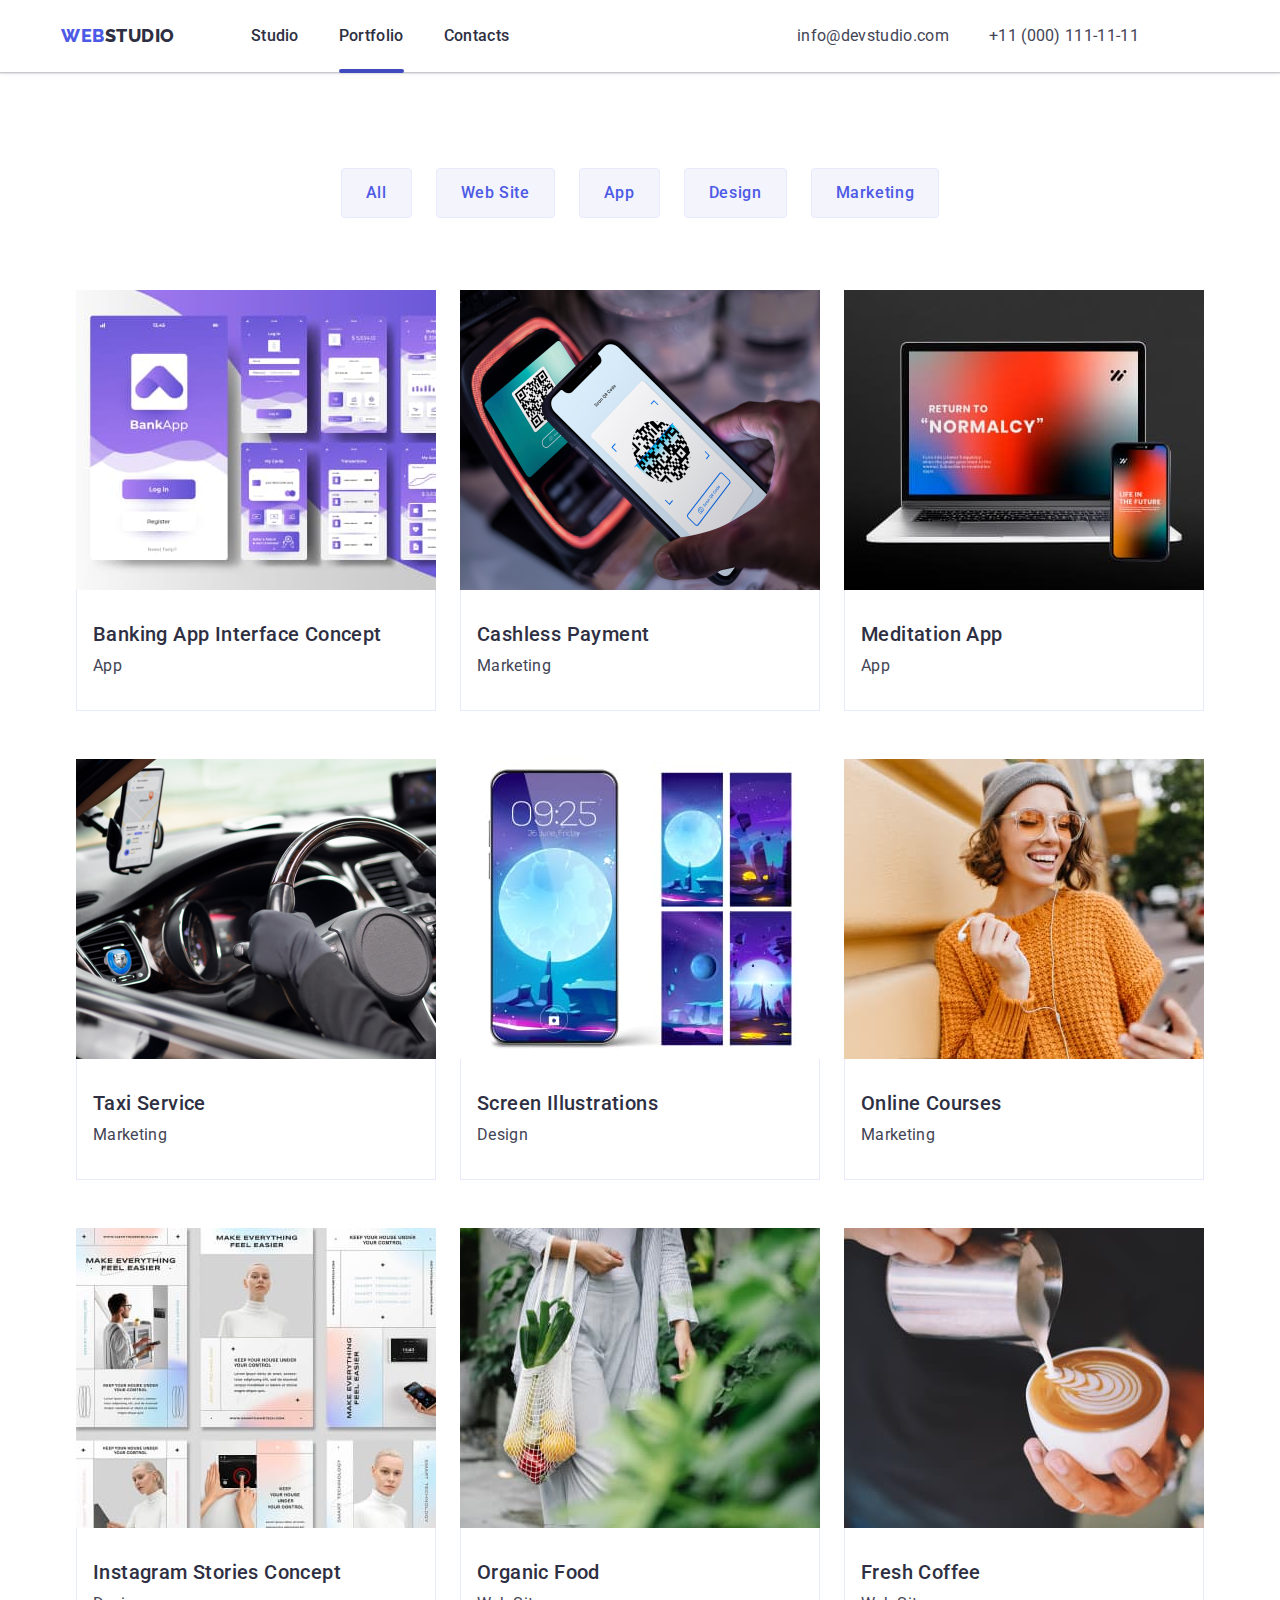
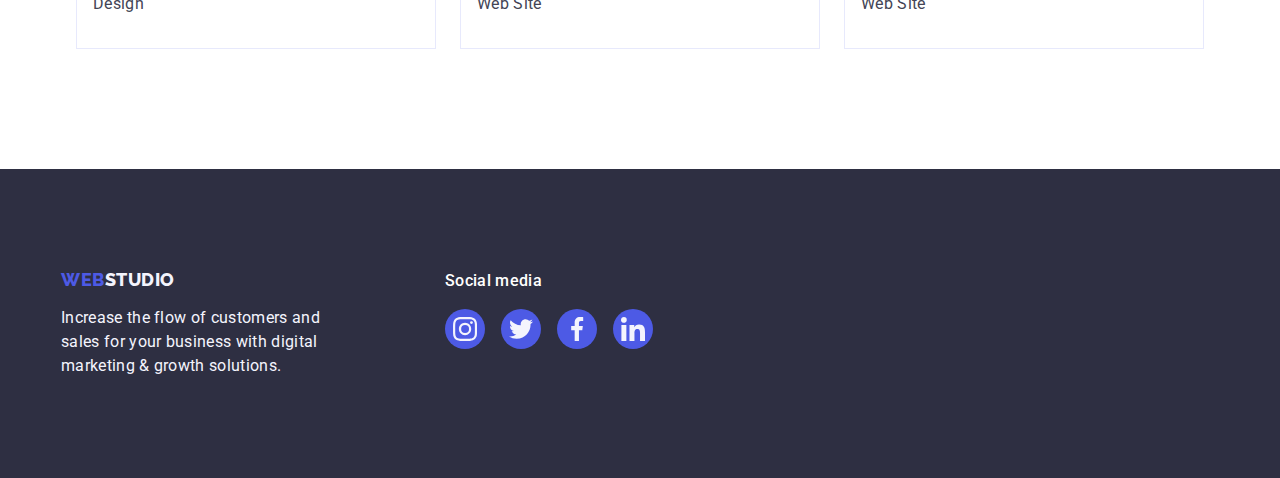
==== commit 5a24e34b: "bfb" ====
--- a/portfolio.html
+++ b/portfolio.html
@@ -30,10 +30,10 @@
 
           <ul class="header-list list">
             <li class="header-link link">
-              <a href="./index.html" class="header-text link">Studio</a>
+              <a href="./index.html" class="header-text link  ">Studio</a>
             </li>
             <li class="header-link link">
-              <a href="./portfolio.html" class="header-text link  active">Portfolio</a>
+              <a href="./portfolio.html" class="header-text link active ">Portfolio</a>
             </li>
             <li class="header-link link">
               <a href="" class="header-text link">Contacts</a>
--- a/css/styles.css
+++ b/css/styles.css
@@ -45,8 +45,7 @@
 
 .container {
   max-width: 1158px;
-  padding-left: 15px;
-  padding-right: 15px;
+
   margin: 0 auto;
   /* outline: 4px solid red; */
 }
@@ -57,6 +56,8 @@
 
 /**-------------------------HEADER Potfolio --------------------------*/
 .header {
+  box-shadow: 0px 2px 1px rgba(46, 47, 66, 0.08),
+    0px 1px 1px rgba(46, 47, 66, 0.16), 0px 1px 6px rgba(46, 47, 66, 0.08);
 }
 .header-logo {
   font-family: "Raleway", sans-serif;
@@ -75,11 +76,8 @@
   letter-spacing: 0.03em;
   text-transform: uppercase;
   color: #4d5ae5;
-
-  /* padding-left: 156px; */
 }
 .contact-web {
-  /* padding-right: 156px; */
 }
 .header-logo {
   margin-right: 76px;
@@ -112,8 +110,6 @@
   margin-left: auto;
   margin-right: auto;
   width: 1158px;
-  box-shadow: 0px 2px 1px rgba(46, 47, 66, 0.08),
-    0px 1px 1px rgba(46, 47, 66, 0.16), 0px 1px 6px rgba(46, 47, 66, 0.08);
 }
 .visit-list {
   display: flex;
@@ -157,8 +153,6 @@
   background-color: #404bbf;
 }
 
-.contactw-link {
-}
 .address-list {
   font-style: normal;
 }
@@ -166,6 +160,7 @@
   display: flex;
 }
 .contact-link {
+  margin-right: 40px;
 }
 
 .header-adress {
@@ -229,7 +224,10 @@
   flex-grow: 0;
   border: 1px solid #e7e9fc;
   border-radius: 4px;
-  transition: transform var(--tra), border-radius var(--tra);
+  /* transition: transform var(--tra), border-radius var(--tra); */
+  transition-timing-function: linear, cubic-bezier(0.4, 0, 0.2, 1);
+  transition-duration: 250ms;
+  transition-property: transform, border-radius;
 }
 .button {
 }
@@ -319,6 +317,8 @@
 
 /**------------Header Web-site--------------------*/
 .header-web {
+  box-shadow: 0px 2px 1px rgba(46, 47, 66, 0.08),
+    0px 1px 1px rgba(46, 47, 66, 0.16), 0px 1px 6px rgba(46, 47, 66, 0.08);
 }
 body {
   margin: 0%;
@@ -372,8 +372,8 @@
   margin-left: auto;
   margin-right: auto;
   width: 1158px;
-  box-shadow: 0px 2px 1px rgba(46, 47, 66, 0.08),
-    0px 1px 1px rgba(46, 47, 66, 0.16), 0px 1px 6px rgba(46, 47, 66, 0.08);
+  padding-left: 15px;
+  padding-right: 15px;
 }
 .visitw-list {
   display: flex;
@@ -407,6 +407,7 @@
 .visitw-list {
 }
 .contactw-link {
+  margin-right: 40px;
 }
 
 .contact-cont {
@@ -422,7 +423,6 @@
 }
 
 .header-adress {
-  margin-right: 40px;
 }
 
 .headerw-adress:is(:hover, :focus) {
@@ -493,6 +493,7 @@
 }
 .features-web-section {
   padding-top: 120px;
+  padding-bottom: 120px;
 }
 .text-web-features {
 }
@@ -503,7 +504,6 @@
   justify-content: center;
 }
 .link-info-web {
-  /* border: 2px solid #4d5ae5; */
 }
 .link-info-web {
 }
@@ -534,7 +534,6 @@
   gap: 24px;
 }
 .features {
-  padding-bottom: 120px;
 }
 .text-soc-item {
   width: 264px;
@@ -542,8 +541,8 @@
 }
 
 .text-soc-link {
-  width: 100%;
-  height: 100%;
+  width: 264px;
+  height: 121px;
   display: flex;
   align-items: center;
   justify-content: center;
@@ -555,7 +554,6 @@
 .about-webs-section {
 }
 .web-what-doing {
-  padding-top: 120px;
 }
 .what-index {
   width: min-content;
@@ -598,6 +596,7 @@
 
 .container-people {
   padding-top: 32px;
+  padding-bottom: 32px;
 }
 
 .webs-text-team {
@@ -645,14 +644,16 @@
   letter-spacing: 0.02em;
   color: #434455;
   text-align: center;
+  margin-bottom: 8px;
 }
 .customer-section {
 }
 .custor {
   font-weight: 700;
   font-size: 36px;
-  line-height: 1.11px;
+  line-height: 40px;
   text-align: center;
+  text-transform: capitalize;
   letter-spacing: 0.02em;
   padding-top: 120px;
   padding-bottom: 72px;
@@ -664,7 +665,7 @@
 .custo-list {
   display: flex;
   justify-content: center;
-  gap: 16px;
+  gap: 24px;
 }
 .cust-soc-item {
   width: 168px;
@@ -806,9 +807,14 @@
   transition: transform var(--tra), border-radius var(--tra);
 }
 
-.web-soc-link:is(:hover, :focus) {
+.web-soc-link:focus {
   background: #404bbf;
 }
+
+.web-soc-link:hover {
+  background: #31d0aa;
+}
+
 .backdrop {
   position: fixed;
   top: 0;
@@ -842,8 +848,20 @@
   background: #e7e9fc;
   border: 1px solid rgba(0, 0, 0, 0.1);
   border-radius: 50%;
+  color: #2e2f42;
   width: 24px;
   height: 24px;
+}
+.modal-close:is(:hover, :focus) {
+  background-color: #404bbf;
+}
+
+.icon-close {
+  fill: #2e2f42;
+}
+
+.modal-close:is(:hover, :focus) .icon-close {
+  fill: #ffffff;
 }
 .is-hidden {
   opacity: 0;
